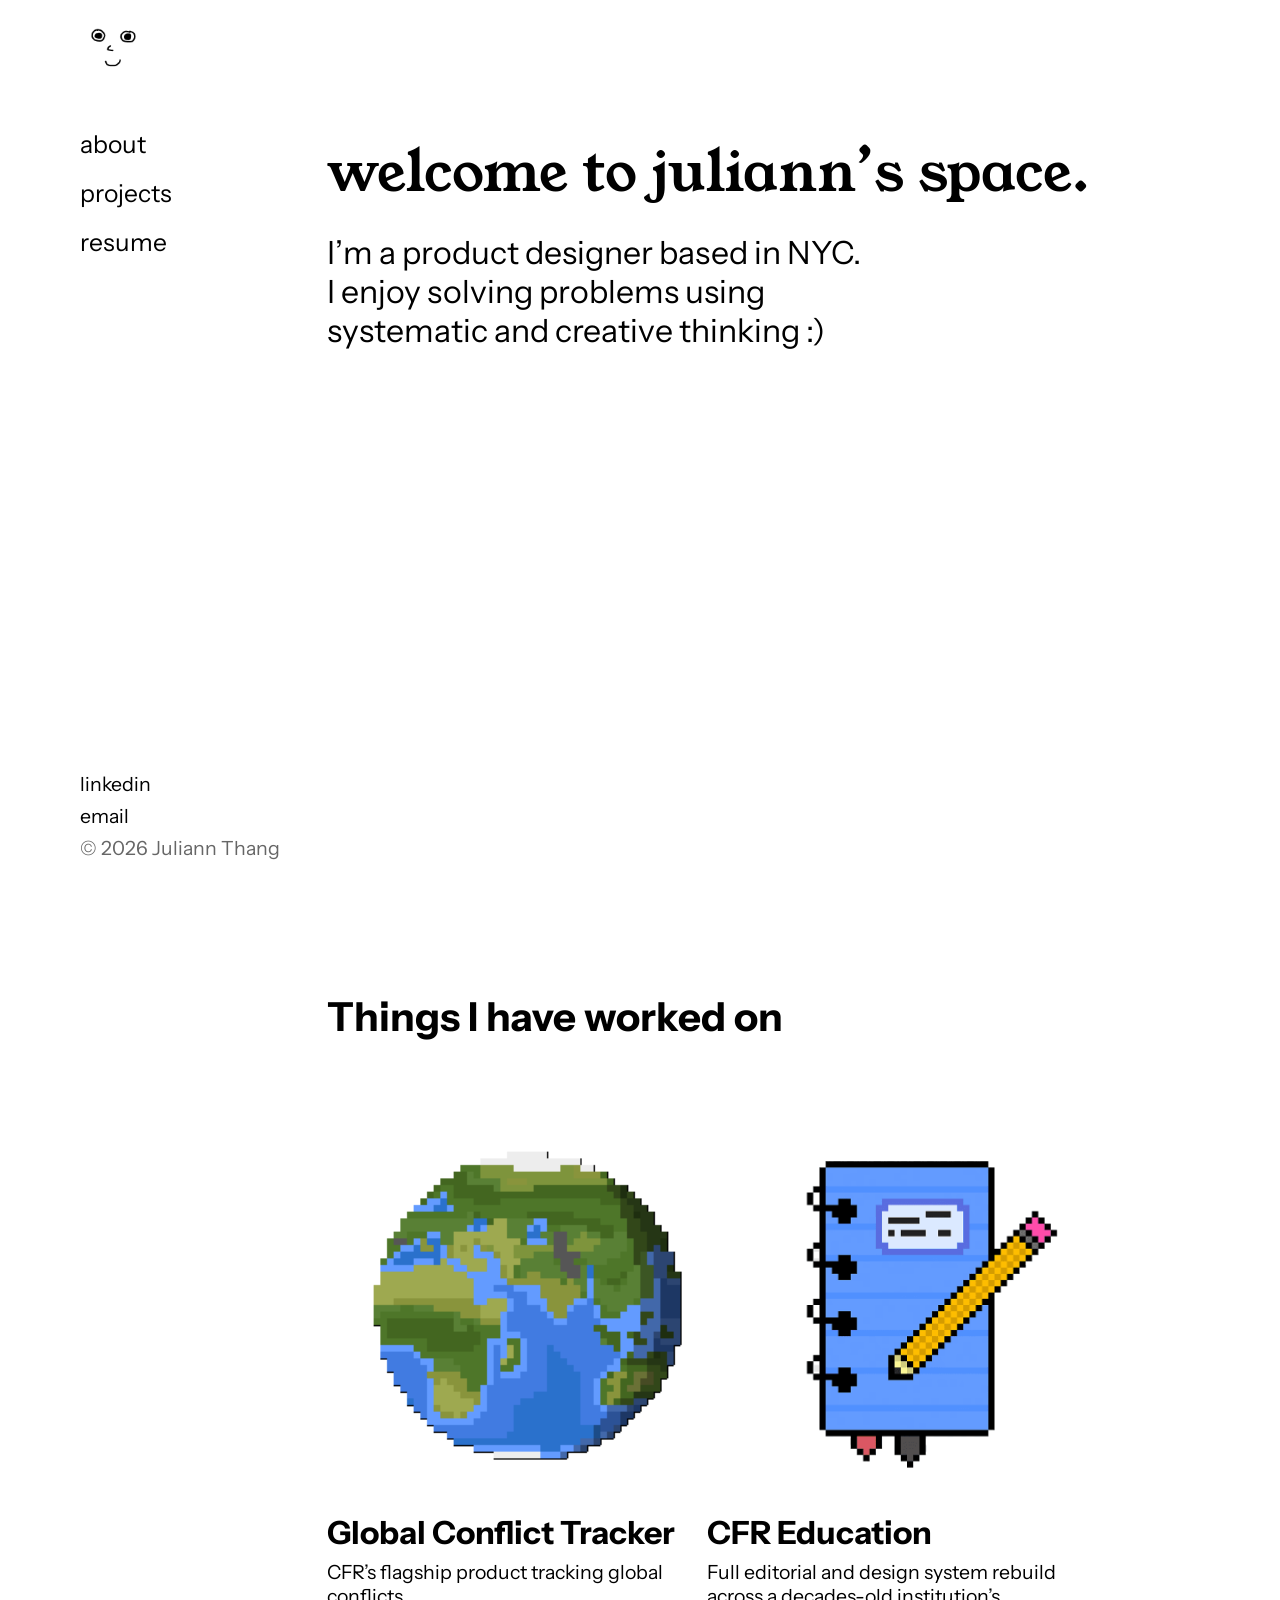
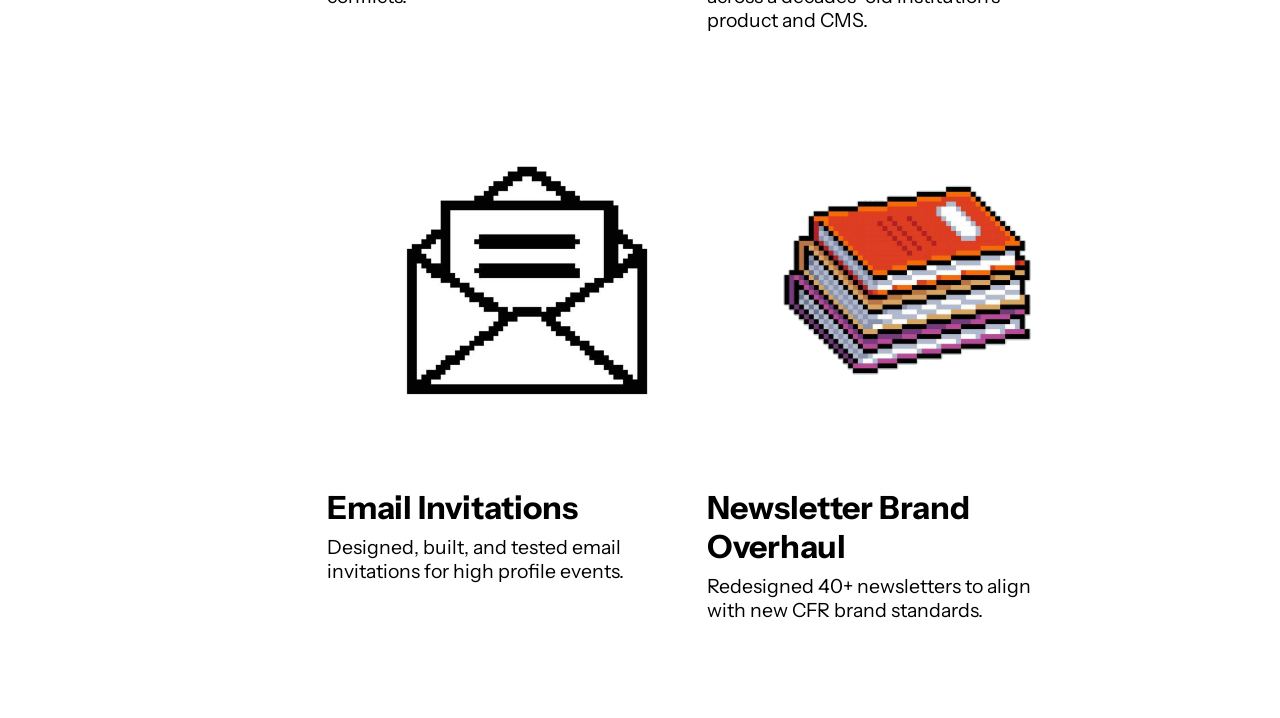
==== index.html @ 91b1fc27 "Initial commit" ====
<!DOCTYPE html>
<html lang="en">
<head>
  <meta charset="utf-8" />
  <meta name="viewport" content="width=device-width, initial-scale=1" />
  <title>Juliann's Space</title>
  <meta name="description" content="Juliann Thang — product designer based in NYC." />
  <meta property="og:title" content="Juliann's Space" />
  <link href="https://fonts.googleapis.com" rel="preconnect" />
  <link href="https://fonts.gstatic.com" rel="preconnect" crossorigin />
    <link href="https://fonts.googleapis.com/css2?family=Instrument+Sans:wght@400;500;600;700&family=Young+Serif&display=swap" rel="stylesheet" />
  <link href="css/style.css" rel="stylesheet" type="text/css" />
</head>
<body>
  <header class="site-header">
    <a href="/" class="logo-link" aria-label="Juliann's Space — home">
      <img src="images/logo.png" alt="" class="logo-icon" width="72" height="72" />
    </a>
  </header>

  <div class="page-layout">
    <nav class="side-nav" aria-label="Primary">
      <ul class="nav-list">
        <li><a href="about.html" class="nav-link">about</a></li>
        <li><a href="#projects" class="nav-link">projects</a></li>
        <li><a href="files/ThangJuliann_DesignResume.pdf" target="_blank" rel="noopener" class="nav-link">resume</a></li>
      </ul>

      <div class="nav-footer">
        <a href="https://www.linkedin.com/in/julithang/" target="_blank" rel="noopener">linkedin</a>
        <a href="mailto:juliannthang@gmail.com?subject=Hi%20there!">email</a>
        <p class="nav-footer-copy">&copy; 2026 Juliann Thang</p>
      </div>
    </nav>

    <div class="content-column">
      <section class="hero">
        <h1 class="hero-title">welcome to juliann&rsquo;s space.</h1>
        <p class="hero-subtitle">I&rsquo;m a product designer based in NYC. <br>I enjoy solving problems using systematic and creative thinking :)</p>
      </section>

      <section class="projects-section" id="projects">
        <h2 class="projects-heading">Things I have worked on</h2>
        <div class="projects-grid">
          <a class="project-card" href="projects/global-conflict-tracker.html">
            <img class="placeholder-img" src="images/homepage/earthspin_transparent.gif" alt="" style="padding: 0 40px;">
            <h3 class="project-card-title">Global Conflict Tracker</h3>
            <p class="project-card-desc">CFR&rsquo;s flagship product tracking global conflicts.</p>
          </a>
          <a class="project-card" href="projects/cfr-education.html">
            <img class="placeholder-img" src="images/homepage/notebook_pixels_transparent.png" alt="">
            <h3 class="project-card-title">CFR Education</h3>
            <p class="project-card-desc">Full editorial and design system rebuild across a decades-old institution&rsquo;s product and CMS.</p>
          </a>
          <a class="project-card" href="projects/email-invitation.html">
            <img class="placeholder-img" src="images/homepage/email_pixels.png" alt="">
            <h3 class="project-card-title">Email Invitations</h3>
            <p class="project-card-desc">Designed, built, and tested email invitations for high profile events.</p>
          </a>
          <a class="project-card" href="projects/newsletter-overhaul.html">
            <img class="placeholder-img" src="images/homepage/books_pixel_transparent_1.png" alt="">
            <h3 class="project-card-title">Newsletter Brand Overhaul</h3>
            <p class="project-card-desc">Redesigned 40+ newsletters to align with new CFR brand standards.</p>
          </a>
        </div>
      </section>
    </div>
  </div>

  <div class="mobile-gate">
    <p>to have the best experience with my portfolio, please view on desktop or tablet :)</p>
  </div>

  <script src="js/nav-scroll.js"></script>
</body>
</html>
---- css/style.css ----
/* Juliann's Space — homepage
   Built from Figma: portfolio (node 4:40) */

:root {
  --color-bg: #ffffff;
  --color-text: #000000;
  --font-body: 'Instrument Sans', -apple-system, BlinkMacSystemFont, 'Segoe UI', sans-serif;
  --font-heading: 'Young Serif', Georgia, 'Times New Roman', serif;

  --header-height: 92px;
  --nav-width: 303px;
  --nav-gap: 24px;

  --size-title: clamp(1.75rem, 1.1rem + 2.6vw, 2.5rem);     /* ~28px -> 40px */
  --size-subtitle: clamp(1.25rem, 0.85rem + 1.8vw, 2rem);   /* ~20px -> 32px */
  --size-nav-link: clamp(1.125rem, 0.9rem + 0.8vw, 2rem);   /* ~18px -> 32px */
  --size-body: clamp(1rem, 0.9rem + 0.4vw, 1.25rem);        /* ~16px -> 20px */

  --placeholder-bg: #9e9e9e;

  /* Content-width ceilings. These are max-widths on auto-width blocks, so on
     narrower viewports they never force overflow — they only cap how wide
     things are allowed to grow once there's room to spare. */
  --reading-max: 643px;     /* text-only sections (comfortable line length) */
  --content-max: 929px;     /* grids / images / tables / mixed layouts */
  --projects-grid-max: 736px;
  --carousel-max: 1234px;
  --staggered-max: 1120px;
}

*,
*::before,
*::after {
  box-sizing: border-box;
}

html {
  scroll-behavior: smooth;
}

html,
body {
  margin: 0;
  padding: 0;
}

body {
  background: var(--color-bg);
  color: var(--color-text);
  font-family: var(--font-body);
  font-weight: 400;
  line-height: normal;
}

h1 {
  font-family: var(--font-heading);
}

a {
  color: inherit;
}

ul {
  margin: 0;
  padding: 0;
  list-style: none;
}

/* Header / logo */

.site-header {
  display: flex;
  align-items: flex-start;
  position: sticky;
  top: 0;
  z-index: 2;
  background: var(--color-bg);
}

.logo-link {
  display: inline-flex;
  padding: 10px 10px 10px 80px;
  line-height: 0;
}

.logo-icon {
  display: block;
  width: 72px;
  height: 72px;
  max-width: 100%;
}

/* Layout: sticky sidebar nav + content column, tops aligned */

.page-layout {
  display: flex;
  align-items: flex-start;
  gap: var(--nav-gap);
}

.side-nav {
  flex: 0 0 var(--nav-width);
  width: var(--nav-width);
  display: flex;
  flex-direction: column;
  position: sticky;
  top: var(--header-height);
  height: calc(100vh - var(--header-height));
  align-self: flex-start;
  padding: 40px 0 40px 80px;
}

.nav-list {
  display: flex;
  flex-direction: column;
  align-items: flex-start;
  gap: 24px;
}

/* Footer content, pinned to the bottom of the sticky nav */

.nav-footer {
  margin-top: auto;
  display: flex;
  flex-direction: column;
  align-items: flex-start;
  gap: 8px;
}

.nav-footer a {
  font-size: var(--size-body);
  text-decoration: none;
}

.nav-footer a:hover,
.nav-footer a:focus-visible {
  text-decoration: underline;
}

.nav-footer-copy {
  margin: 0;
  font-size: var(--size-body);
  opacity: 0.6;
}

.nav-link {
  position: relative;
  display: inline-block;
  font-size: var(--size-nav-link);
  line-height: 1;
  text-decoration: none;
  z-index: 1;
}

.nav-link:hover,
.nav-link:focus-visible {
  text-decoration: underline;
}

/* Current-page pill: an absolutely-positioned backdrop so the pill can be
   wider/taller than the text without the text itself ever moving. */

.nav-link.is-current {
  color: #fff;
  text-decoration: none;
}

.nav-link.is-current::before {
  content: "";
  position: absolute;
  inset: -6px -16px;
  z-index: -1;
  background: #000;
  border: 1px solid #000;
  border-radius: 999px;
}

.nav-link.is-current:hover,
.nav-link.is-current:focus-visible {
  text-decoration: none;
}

.content-column {
  flex: 1 1 auto;
  min-width: 0;
}

.hero {
  display: flex;
  flex-direction: column;
  gap: 22px;
  min-height: 100vh;
  padding: 40px 40px 0 0;
  max-width: var(--reading-max);
}

.hero-title,
.hero-subtitle {
  margin: 0;
  font-weight: 400;
}

.hero-title {
  font-size: 56px;
  white-space: nowrap;
  width: max-content;
}

.hero-subtitle {
  font-size: var(--size-subtitle);
}

/* Projects section — target for the "projects" nav link */

.projects-section {
  padding: 0 40px 96px 0;
  max-width: var(--content-max);
  scroll-margin-top: var(--header-height);
}

.projects-heading {
  margin: 0 0 64px;
  font-size: var(--size-title);
}

.projects-grid {
  display: grid;
  grid-template-columns: repeat(2, minmax(0, 1fr));
  gap: 48px 24px;
  width: 100%;
  max-width: var(--projects-grid-max);
}

.project-card {
  display: flex;
  flex-direction: column;
  gap: 8px;
  color: inherit;
  text-decoration: none;
}

.project-card .placeholder-img {
  width: 400px;
  height: 400px;
  max-width: none;
  background: none;
  object-fit: contain;
}

.project-card:hover .placeholder-img,
.project-card:focus-visible .placeholder-img {
  opacity: 0.85;
}

.project-card-title {
  margin: 0;
  font-size: var(--size-subtitle);
  font-weight: 700;
}

.project-card:hover .project-card-title,
.project-card:focus-visible .project-card-title {
  text-decoration: underline;
}

.project-card-desc {
  margin: 0;
  font-size: var(--size-body);
}

/* Tablet: narrower sidebar, tighter spacing */

@media (max-width: 1024px) {
  .side-nav {
    --nav-width: 256px;
    padding-top: 32px;
  }

  .hero,
  .projects-section {
    padding-left: 0;
    padding-right: 32px;
  }
}

/* Wide desktop: laptop viewports keep the widths above as-is; past this
   point there's enough spare room that content can grow past those caps
   instead of leaving a dead gap on the right. */

@media (min-width: 1600px) {
  :root {
    --reading-max: 760px;
    --content-max: 1280px;
    --projects-grid-max: 1000px;
    --carousel-max: 1500px;
    --staggered-max: 1400px;
  }
}

/* Mobile gate: below tablet width, the real page is hidden and replaced
   with a message asking people to switch to a larger screen. */

.mobile-gate {
  display: none;
}

@media (max-width: 700px) {
  body > *:not(.mobile-gate) {
    display: none !important;
  }

  .mobile-gate {
    display: flex;
    position: fixed;
    inset: 0;
    align-items: center;
    justify-content: center;
    text-align: center;
    padding: 32px;
    background: #161616;
    color: #ffffff;
    z-index: 9999;
  }

  .mobile-gate p {
    max-width: 320px;
    margin: 0;
    font-size: var(--size-subtitle);
  }
}

/* =========================================================
   Project / work page components
   Built from Figma: portfolio (node 19:201)
   ========================================================= */

.project-main {
  display: flex;
  flex-direction: column;
  padding-bottom: 96px;
}

/* Vertical rhythm: a new h2 marks a new section (40px above it);
   everything else within a section sits 20px below what precedes it. */

.project-main > * {
  margin-top: 20px;
}

.project-main > *:first-child {
  margin-top: 0;
}

/* :not(:first-child) also guarantees this beats the :first-child rule
   above on specificity, regardless of source order — otherwise any first
   child that happens to contain an h2 (e.g. a topper with an embedded
   "Product Overview" heading) would incorrectly get pushed down 40px. */
.project-main > *:not(:first-child):has(h2.section-heading) {
  margin-top: 40px;
}

/* Topper: title/meta row + placeholder image + table-of-contents */

.project-topper {
  display: flex;
  flex-direction: column;
  gap: 40px;
  max-width: var(--content-max);
  padding: 40px 40px 0 0;
}

/* Grid (not flex) so the meta column lines up exactly with the accordion
   column below it — both rows use the same column split, weighted toward
   the image/title side. */

.project-header-row {
  display: grid;
  grid-template-columns: minmax(0, 3fr) minmax(0, 2fr);
  align-items: flex-start;
  gap: 16px 24px;
}

.project-title {
  margin: 0;
  font-weight: 700;
  font-size: 56px;
}

.project-meta {
  display: flex;
  flex-direction: column;
  gap: 4px;
}

.project-meta p {
  margin: 0;
  font-size: var(--size-body);
}

.project-meta-tags {
  display: flex;
  flex-direction: column;
  gap: 8px;
}

.project-topper-body {
  display: grid;
  grid-template-columns: minmax(0, 3fr) minmax(0, 2fr);
  align-items: flex-start;
  gap: 24px;
  padding-bottom: 24px;
  border-bottom: 1px solid var(--color-text);
}

/* Global Conflict Tracker merges Product Overview into project-header-row
   itself (no separate project-topper-body) — :has() picks that case out
   so the line still lands after Product Overview, full width, without
   also drawing one under the plain title+meta row on the other pages. */
.project-header-row:has(h2.section-heading) {
  padding-bottom: 24px;
  border-bottom: 1px solid var(--color-text);
}

/* Let the topper media fill its full column width instead of stopping at
   the 452px cap that applies everywhere else these placeholder/image
   modifiers are used (e.g. small thumbnails elsewhere on the site). Its
   aspect-ratio modifier class still controls the shape, so it just grows
   larger rather than distorting. */
.project-topper-body .project-cover-img,
.project-topper-body .placeholder-img {
  max-width: none;
}

/* Accordion (topper table of contents) */

.accordion {
  flex: 1 1 260px;
  min-width: 0;
}

.accordion-item {
  border-bottom: 1px solid var(--color-text);
}

/* The topper's project-summary accordion shouldn't double up with the
   line already under Product Overview, so its last item goes borderless.
   Scoped to the topper only — other accordions (e.g. Key Findings) keep
   the border on their last item. */
.project-header-row .accordion-item:last-child {
  border-bottom: none;
}

.accordion-trigger {
  display: flex;
  align-items: center;
  justify-content: space-between;
  gap: 16px;
  width: 100%;
  padding: 24px 0;
  background: none;
  border: none;
  font: inherit;
  color: inherit;
  cursor: pointer;
  text-align: left;
}

.accordion-item:first-child .accordion-trigger {
  padding-top: 0;
}

.accordion-label {
  font-size: var(--size-subtitle);
  font-weight: 400;
}

.accordion-icon {
  position: relative;
  width: 20px;
  height: 20px;
  flex-shrink: 0;
}

.accordion-icon::before,
.accordion-icon::after {
  content: "";
  position: absolute;
  top: 50%;
  left: 50%;
  background: currentColor;
  transition: transform 0.3s ease;
}

.accordion-icon::before {
  width: 20px;
  height: 2px;
  transform: translate(-50%, -50%);
}

.accordion-icon::after {
  width: 2px;
  height: 20px;
  transform: translate(-50%, -50%) rotate(0deg);
}

.accordion-trigger[aria-expanded="true"] .accordion-icon::after {
  transform: translate(-50%, -50%) rotate(90deg);
}

.accordion-panel-wrap {
  display: grid;
  grid-template-rows: 0fr;
  transition: grid-template-rows 0.3s ease;
}

.accordion-item.is-open .accordion-panel-wrap {
  grid-template-rows: 1fr;
}

.accordion-panel {
  overflow: hidden;
  min-height: 0;
}

.accordion-panel p,
.accordion-panel ul {
  margin: 0 0 16px;
  font-size: var(--size-body);
}

.accordion-panel p:last-child,
.accordion-panel ul:last-child {
  margin-bottom: 24px;
}

.accordion-panel img {
  display: block;
  width: 100%;
  height: auto;
  margin: 0 0 16px;
}

.accordion-panel img:last-child {
  margin-bottom: 24px;
}

.accordion-panel ul {
  list-style: none;
  padding: 0;
}

.accordion-panel li {
  padding-left: 26px;
  position: relative;
}

.accordion-panel li::before {
  content: "";
  position: absolute;
  left: 6px;
  top: 0.6em;
  width: 6px;
  height: 6px;
  background: var(--color-text);
  border-radius: 50%;
}

.accordion-panel li + li {
  margin-top: 8px;
}

/* Shared section text styles */

.section-heading {
  margin: 0;
  font-size: var(--size-subtitle);
  font-weight: 700;
}

.dive-deeper-heading {
  margin: 0;
  margin-top: 80px;
  font-family: var(--font-heading);
  font-size: 48px;
  font-weight: 700;
}

.section-body {
  margin: 0;
  font-size: var(--size-body);
}

.section-body.is-placeholder {
  opacity: 0.55;
}

.section-list {
  margin: 0;
  padding: 0;
  display: flex;
  flex-direction: column;
  gap: 8px;
}

.section-list li {
  font-size: var(--size-body);
  padding-left: 26px;
  position: relative;
}

.section-list li::before {
  content: "";
  position: absolute;
  left: 6px;
  top: 0.6em;
  width: 6px;
  height: 6px;
  background: var(--color-text);
  border-radius: 50%;
}

.subsection-heading {
  margin: 0;
  font-size: var(--size-body);
  font-weight: 700;
}

/* Component: content group (heading + stacked accordion, reading width) */

.content-group {
  display: flex;
  flex-direction: column;
  gap: 20px;
  max-width: var(--reading-max);
  padding: 0 40px 0 0;
}

.content-group .accordion {
  flex: none;
  width: 100%;
}

.content-group .accordion-label {
  font-size: 24px;
}

.content-group .accordion-trigger {
  padding-bottom: 16px;
}

.finding-block {
  display: flex;
  flex-direction: column;
  gap: 20px;
}

/* Modifier: tighter 16px stacking (e.g. title directly above its meta). */
.finding-block--tight {
  gap: 16px;
}

/* Component: process steps (horizontal phase list) */

.process-steps {
  display: flex;
  align-items: center;
  flex-wrap: wrap;
  gap: 10px;
  max-width: var(--content-max);
  padding: 0 40px 0 0;
}

.process-step {
  font-size: var(--size-body);
  font-weight: 700;
  white-space: nowrap;
}

.process-arrow {
  font-size: var(--size-body);
  opacity: 0.45;
}

/* Component: method grid (research method cards) */

.method-grid {
  display: grid;
  grid-template-columns: repeat(auto-fit, minmax(240px, 1fr));
  gap: 20px;
  max-width: var(--content-max);
  padding: 0 40px 0 0;
}

.method-card {
  display: flex;
  flex-direction: column;
  gap: 8px;
  padding: 24px;
  border: 1px solid var(--color-text);
}

.method-card .subsection-heading {
  font-size: var(--size-subtitle);
}

.method-question {
  margin: 0;
  font-size: var(--size-body);
  font-style: italic;
}

.method-body {
  margin: 0;
  font-size: var(--size-body);
}

.method-stat {
  margin: 8px 0 0;
  font-size: var(--size-subtitle);
  font-weight: 700;
}

/* Component: insight table (finding -> design response) */

.insight-table-wrap {
  max-width: var(--content-max);
  padding: 0 40px 0 0;
  overflow-x: auto;
}

.insight-table {
  width: 100%;
  table-layout: fixed;
  border-collapse: collapse;
  font-size: var(--size-body);
}

.insight-table th,
.insight-table td {
  width: 50%;
  text-align: left;
  vertical-align: top;
  padding: 16px;
  border: 1px solid var(--color-text);
}

.insight-table th {
  font-weight: 700;
}

/* Component: stat grid (before/after metrics) */

.stat-grid {
  display: grid;
  grid-template-columns: repeat(auto-fit, minmax(220px, 1fr));
  gap: 20px;
  max-width: var(--content-max);
  padding: 0 40px 0 0;
}

/* Modifier: single stacked column instead of the auto-fit row (e.g. when
   nested inside a narrower text column beside an image). */
.stat-grid--stacked {
  grid-template-columns: 1fr;
  max-width: none;
  padding: 0;
}

.stat-card {
  display: flex;
  flex-direction: column;
  gap: 16px;
  padding: 24px;
  border: 1px solid var(--color-text);
}

.stat-value {
  margin: 0;
  font-size: var(--size-subtitle);
  font-weight: 700;
}

.stat-label {
  margin: 0;
  font-size: var(--size-body);
}

/* Component: tag list (e.g. stakeholder / department chips) */

.tag-list {
  display: flex;
  flex-wrap: wrap;
  gap: 8px;
  max-width: var(--content-max);
}

.tag {
  display: inline-flex;
  align-items: center;
  padding: 6px 14px;
  border: 1px solid var(--color-text);
  border-radius: 999px;
  font-size: var(--size-body);
}

/* Component: media + text ("left image, right text") */

.component-media-text {
  display: flex;
  align-items: flex-start;
  gap: 24px;
  max-width: var(--content-max);
  padding: 0 40px 0 0;
  flex-wrap: wrap;
}

/* Modifier: same 3:2 column split as .project-header-row (title | accordion),
   text on the left, media on the right, instead of a fixed media width. */
.component-media-text--split {
  display: grid;
  grid-template-columns: minmax(0, 3fr) minmax(0, 2fr);
}

.component-media-text--split .media-frame {
  max-width: none;
}

.component-text {
  flex: 1 1 320px;
  min-width: 0;
  display: flex;
  flex-direction: column;
  gap: 20px;
}

.media-frame {
  display: flex;
  flex-direction: column;
  gap: 8px;
  max-width: 452px;
  flex-shrink: 0;
}

/* Newsletter Overhaul's merged Process/Component System section stacks
   two images in its media-frame — 40px between them instead of the
   default 8px caption gap. Harmless on other pages' #process, which only
   ever has a single image in that slot. */
#process .media-frame {
  gap: 40px;
}

.media-frame--wide {
  max-width: 700px;
}

.media-caption {
  margin: 0;
  font-size: var(--size-body);
  opacity: 0.65;
}

.inline-link {
  text-decoration: underline;
}

/* Component: basic text (no image) */

.component-basic-text {
  max-width: var(--reading-max);
  padding: 0 40px 0 0;
  display: flex;
  flex-direction: column;
  gap: 20px;
}

/* Component: carousel (horizontally scrollable) */

.component-carousel {
  display: flex;
  gap: 20px;
  max-width: var(--carousel-max);
  padding: 0 40px 0 0;
  overflow-x: auto;
  scroll-snap-type: x mandatory;
  -webkit-overflow-scrolling: touch;
}

.component-carousel-block {
  display: flex;
  flex-direction: column;
  gap: 20px;
}

.carousel-wrap {
  position: relative;
}

.carousel-img {
  display: block;
  flex-shrink: 0;
  object-fit: cover;
  object-position: top;
  background: var(--placeholder-bg);
}

.lightbox-trigger {
  cursor: pointer;
}

.lightbox-trigger:hover {
  opacity: 0.9;
}

/* Lightbox */

.lightbox {
  display: none;
  position: fixed;
  inset: 0;
  overflow: hidden;
  align-items: center;
  justify-content: center;
  padding: 64px;
  background: rgba(0, 0, 0, 0.85);
  z-index: 1000;
}

.lightbox.is-open {
  display: flex;
}

.lightbox-img {
  display: block;
  max-width: 100%;
  max-height: 100%;
  object-fit: contain;
  cursor: zoom-in;
  touch-action: none;
  transform-origin: center center;
  transition: transform 0.2s ease;
  user-select: none;
  -webkit-user-drag: none;
}

.lightbox-img.is-zoomed {
  cursor: grab;
}

.lightbox-img.is-panning {
  cursor: grabbing;
  transition: none;
}

.lightbox-close {
  position: absolute;
  top: 24px;
  right: 24px;
  width: 44px;
  height: 44px;
  display: flex;
  align-items: center;
  justify-content: center;
  background: #000;
  border: 2px solid #fff;
  color: #fff;
  font-size: 24px;
  line-height: 1;
  cursor: pointer;
  padding: 0;
}

.lightbox-close:hover {
  background: #222;
}

.carousel-arrow {
  position: absolute;
  top: 50%;
  transform: translateY(-50%);
  width: 48px;
  height: 48px;
  display: flex;
  align-items: center;
  justify-content: center;
  background: #000;
  border: 2px solid #fff;
  cursor: pointer;
  z-index: 2;
  padding: 0;
}

.carousel-arrow:hover {
  background: #222;
}

.carousel-arrow.is-hidden {
  display: none;
}

.carousel-prev {
  left: 16px;
}

.carousel-next {
  right: 56px;
}

/* Placeholder images — grey boxes standing in for future artwork */

.placeholder-img {
  background: var(--placeholder-bg);
  display: block;
  width: 100%;
  flex-shrink: 0;
}

.placeholder-img--square {
  max-width: 452px;
  aspect-ratio: 1 / 1;
}

.placeholder-img--3-2 {
  max-width: 452px;
  aspect-ratio: 3 / 2;
}

.project-cover-img {
  display: block;
  width: 100%;
  flex-shrink: 0;
  object-fit: cover;
  object-position: center;
}

.placeholder-img--landscape {
  max-width: 452px;
  aspect-ratio: 452 / 302;
}

.placeholder-img--carousel {
  width: 607px;
  max-width: 80vw;
  aspect-ratio: 607 / 405;
  scroll-snap-align: start;
}

/* Component: landscape grid (2x2) */

.grid-landscape {
  display: grid;
  grid-template-columns: repeat(2, 1fr);
  gap: 24px;
  width: 100%;
  max-width: var(--content-max);
  padding: 0 40px 0 0;
}

.grid-landscape .placeholder-img {
  max-width: none;
  aspect-ratio: 700 / 467;
}

/* Component: portrait grid (2x2, centered) */

.grid-portrait {
  display: grid;
  grid-template-columns: repeat(2, 1fr);
  gap: 24px;
  width: 100%;
  max-width: 644px;
  margin: 0 auto;
  padding: 0 40px;
}

.grid-portrait .placeholder-img {
  max-width: none;
  aspect-ratio: 310 / 459;
}

.grid-img {
  object-fit: contain;
}

/* Component: staggered portrait grid (4 columns, cascading offset) */

.grid-staggered {
  display: grid;
  grid-template-columns: repeat(4, 1fr);
  align-items: start;
  gap: 24px;
  width: 100%;
  max-width: var(--staggered-max);
  padding: 0 40px 0 0;
}

/* Override the default 20px rhythm gap for this specific pairing. */
.component-carousel-block + .grid-staggered {
  margin-top: 40px;
}

.grid-staggered .placeholder-img,
.grid-staggered .grid-img {
  /* No forced aspect-ratio/background — each photo spans the full column
     width at its own natural aspect ratio, so nothing gets cropped or
     letterboxed against the placeholder grey. */
  max-width: none;
  height: auto;
}

.grid-staggered .placeholder-img {
  background: none;
}

.grid-staggered > *:nth-child(4n+2) {
  margin-top: 48px;
}

.grid-staggered > *:nth-child(4n+3) {
  margin-top: 96px;
}

.grid-staggered > *:nth-child(4n+4) {
  margin-top: 144px;
}

/* Component: device showcase (flat 4-column grid, grouped by device,
   no stagger — each device group gets its own heading, with a wider gap
   between groups than between images within a group). */

.device-showcase {
  display: grid;
  /* Mobile column narrower than tablet's. */
  grid-template-columns: 2fr 3fr;
  align-items: start;
  gap: 64px;
  width: 100%;
  max-width: var(--staggered-max);
  padding: 0 40px 0 0;
}

.device-group {
  display: flex;
  flex-direction: column;
  gap: 20px;
  min-width: 0;
}

/* Modifier: stack the groups as full-width rows instead of side-by-side
   columns (e.g. a desktop row, then a mobile row underneath it). */
.device-showcase--stacked {
  display: flex;
  flex-direction: column;
  gap: 40px;
  max-width: var(--content-max);
}

/* Both the desktop and mobile rows share the same fixed preview height,
   with a border around each cropped (top-anchored) screenshot. Each row
   also gets its own fixed preview width (desktop wider than mobile) so
   the crop matches each format's real proportions instead of an even
   flex share. */
.device-showcase--stacked .device-group-grid img {
  height: 600px;
  object-fit: cover;
  object-position: top;
  border: 1px solid var(--color-text);
}

.device-group--mobile .device-group-grid img {
  flex: 0 0 320px;
  width: 320px;
}

.device-group--desktop .device-group-grid img {
  flex: 0 0 400px;
  width: 400px;
}

/* Fixed-width images (above) won't shrink to fit narrower viewports —
   let the row scroll horizontally instead of overflowing the page. */
.device-showcase--stacked .device-group-grid {
  overflow-x: auto;
}

/* Flex (not grid) so the images are guaranteed to sit in a single row,
   sharing the width evenly, rather than risk wrapping into a column. */
.device-group-grid {
  display: flex;
  gap: 24px;
}

/* A shared fixed height is what makes the mobile and tablet rows end at
   the same height despite their different column widths — each image
   crops (vertically, via object-position: top) to fill it. */
.device-group-grid img {
  display: block;
  flex: 1 1 0;
  min-width: 0;
  width: 100%;
  height: 640px;
  object-fit: cover;
  object-position: top;
}

.component-carousel-block + .device-showcase {
  margin-top: 40px;
}

@media (max-width: 1024px) {
  .project-topper,
  .component-media-text,
  .component-basic-text,
  .component-carousel,
  .grid-landscape {
    padding-right: 32px;
  }

  .project-header-row,
  .project-topper-body,
  .component-media-text--split {
    grid-template-columns: 1fr;
  }

  .grid-portrait {
    padding: 0 32px;
  }
}
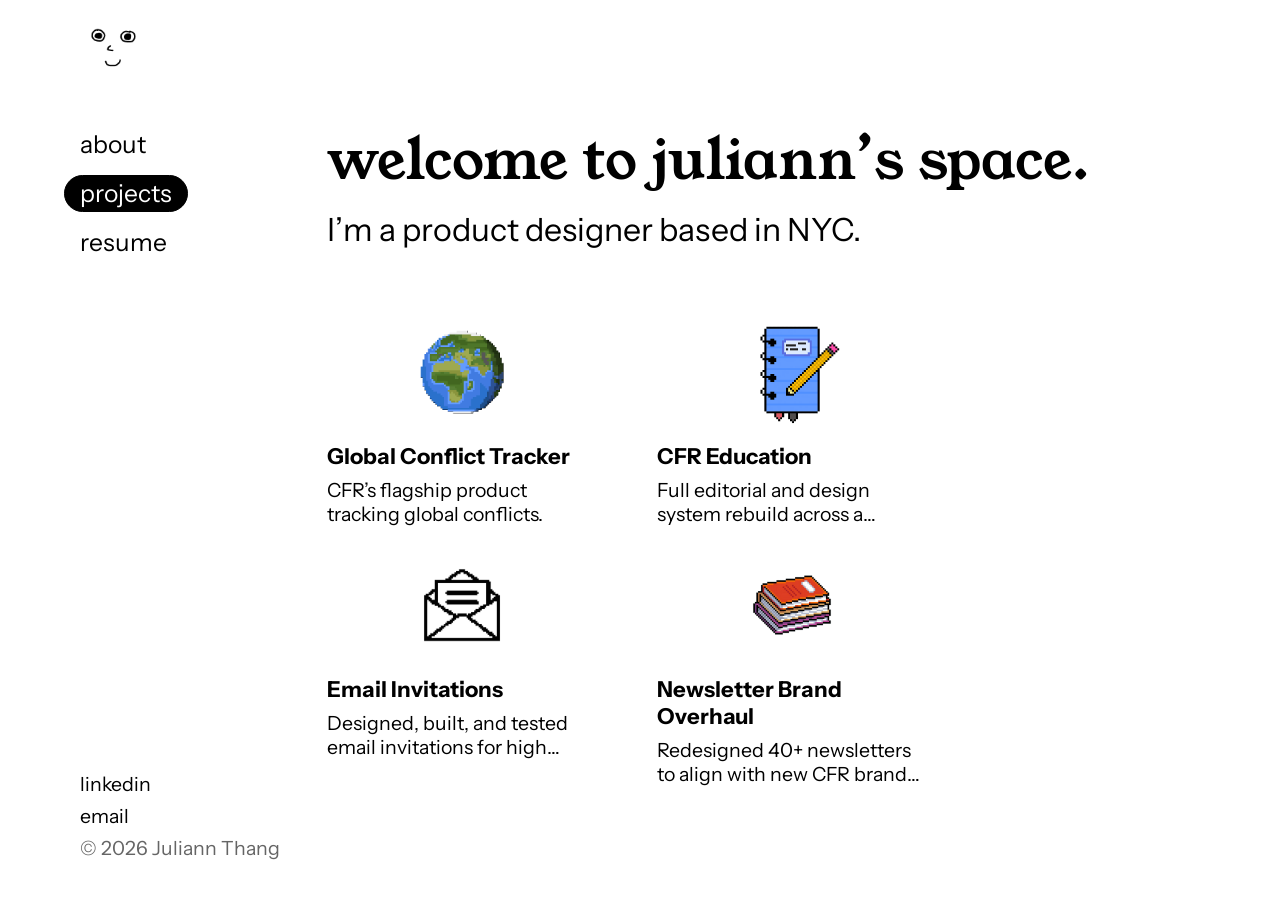
==== commit fc02719d: "Bring projects section above the fold and shrink project cards Remove the hero's full-viewport min-h" ====
--- a/index.html
+++ b/index.html
@@ -36,14 +36,13 @@
     <div class="content-column">
       <section class="hero">
         <h1 class="hero-title">welcome to juliann&rsquo;s space.</h1>
-        <p class="hero-subtitle">I&rsquo;m a product designer based in NYC. <br>I enjoy solving problems using systematic and creative thinking :)</p>
+        <p class="hero-subtitle">I&rsquo;m a product designer based in NYC.</p>
       </section>
 
-      <section class="projects-section" id="projects">
-        <h2 class="projects-heading">Things I have worked on</h2>
+      <section class="projects-section" id="projects" style="padding: 60px 0px;">
         <div class="projects-grid">
           <a class="project-card" href="projects/global-conflict-tracker.html">
-            <img class="placeholder-img" src="images/homepage/earthspin_transparent.gif" alt="" style="padding: 0 40px;">
+            <img class="placeholder-img" src="images/homepage/earthspin_transparent.gif" alt="" style="padding: 0 20px;">
             <h3 class="project-card-title">Global Conflict Tracker</h3>
             <p class="project-card-desc">CFR&rsquo;s flagship product tracking global conflicts.</p>
           </a>
--- a/css/style.css
+++ b/css/style.css
@@ -23,7 +23,7 @@
      things are allowed to grow once there's room to spare. */
   --reading-max: 643px;     /* text-only sections (comfortable line length) */
   --content-max: 929px;     /* grids / images / tables / mixed layouts */
-  --projects-grid-max: 736px;
+  --projects-grid-max: 600px;
   --carousel-max: 1234px;
   --staggered-max: 1120px;
 }
@@ -45,6 +45,7 @@
 }
 
 body {
+  overflow-x: hidden;
   background: var(--color-bg);
   color: var(--color-text);
   font-family: var(--font-body);
@@ -189,9 +190,7 @@
   display: flex;
   flex-direction: column;
   gap: 22px;
-  min-height: 100vh;
   padding: 40px 40px 0 0;
-  max-width: var(--reading-max);
 }
 
 .hero-title,
@@ -201,12 +200,13 @@
 }
 
 .hero-title {
+  align-self: flex-start;
   font-size: 56px;
-  white-space: nowrap;
-  width: max-content;
+  line-height: 1;
 }
 
 .hero-subtitle {
+  max-width: var(--reading-max);
   font-size: var(--size-subtitle);
 }
 
@@ -219,14 +219,14 @@
 }
 
 .projects-heading {
-  margin: 0 0 64px;
+  margin: 0 0 20px;
   font-size: var(--size-title);
 }
 
 .projects-grid {
   display: grid;
   grid-template-columns: repeat(2, minmax(0, 1fr));
-  gap: 48px 24px;
+  gap: 16px 60px;
   width: 100%;
   max-width: var(--projects-grid-max);
 }
@@ -240,8 +240,9 @@
 }
 
 .project-card .placeholder-img {
-  width: 400px;
-  height: 400px;
+  align-self: center;
+  width: clamp(72px, 14vh, 140px);
+  height: clamp(72px, 14vh, 140px);
   max-width: none;
   background: none;
   object-fit: contain;
@@ -254,7 +255,7 @@
 
 .project-card-title {
   margin: 0;
-  font-size: var(--size-subtitle);
+  font-size: clamp(1.05rem, 0.9rem + 0.6vw, 1.375rem);
   font-weight: 700;
 }
 
@@ -265,6 +266,10 @@
 
 .project-card-desc {
   margin: 0;
+  display: -webkit-box;
+  -webkit-line-clamp: 2;
+  -webkit-box-orient: vertical;
+  overflow: hidden;
   font-size: var(--size-body);
 }
 
@@ -281,6 +286,14 @@
     padding-left: 0;
     padding-right: 32px;
   }
+
+  .hero {
+    padding-top: 32px;
+  }
+
+  .hero-title {
+    font-size: clamp(28px, 6vw, 48px);
+  }
 }
 
 /* Wide desktop: laptop viewports keep the widths above as-is; past this
@@ -291,7 +304,7 @@
   :root {
     --reading-max: 760px;
     --content-max: 1280px;
-    --projects-grid-max: 1000px;
+    --projects-grid-max: 800px;
     --carousel-max: 1500px;
     --staggered-max: 1400px;
   }
